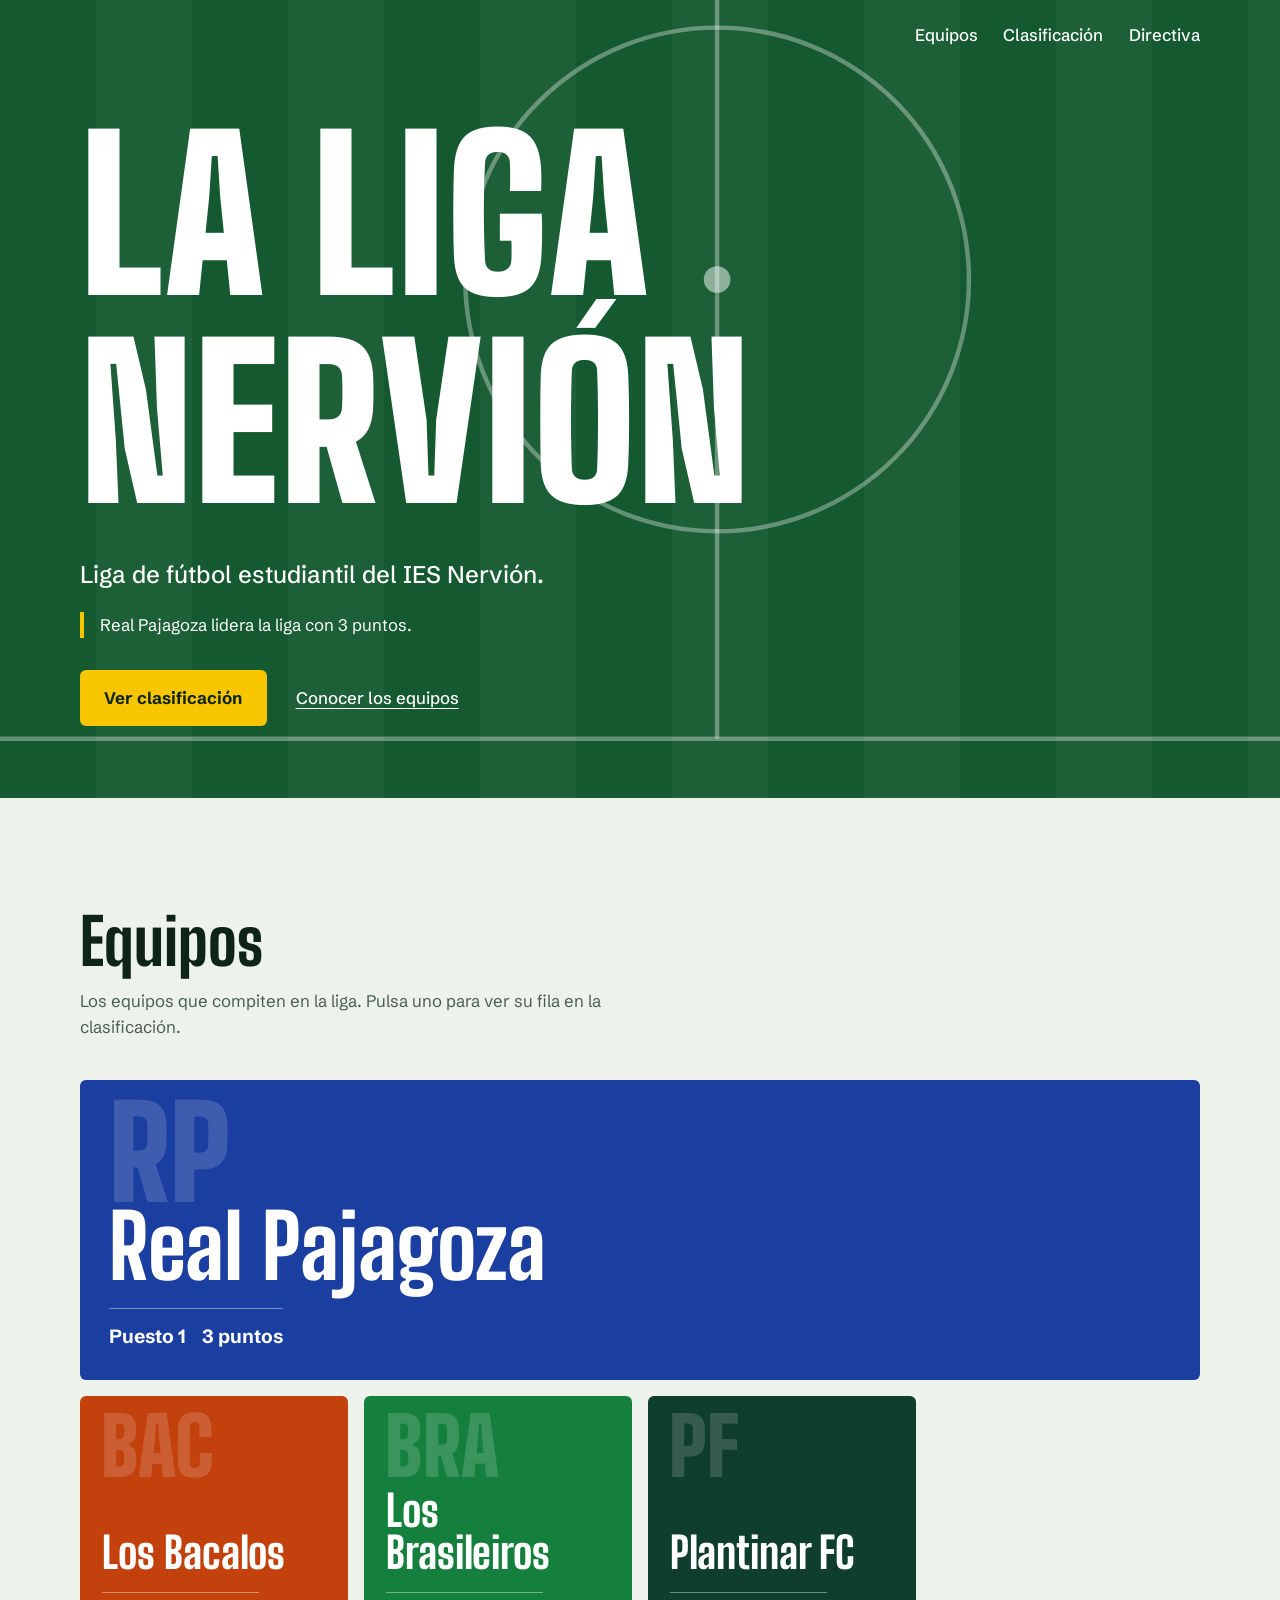
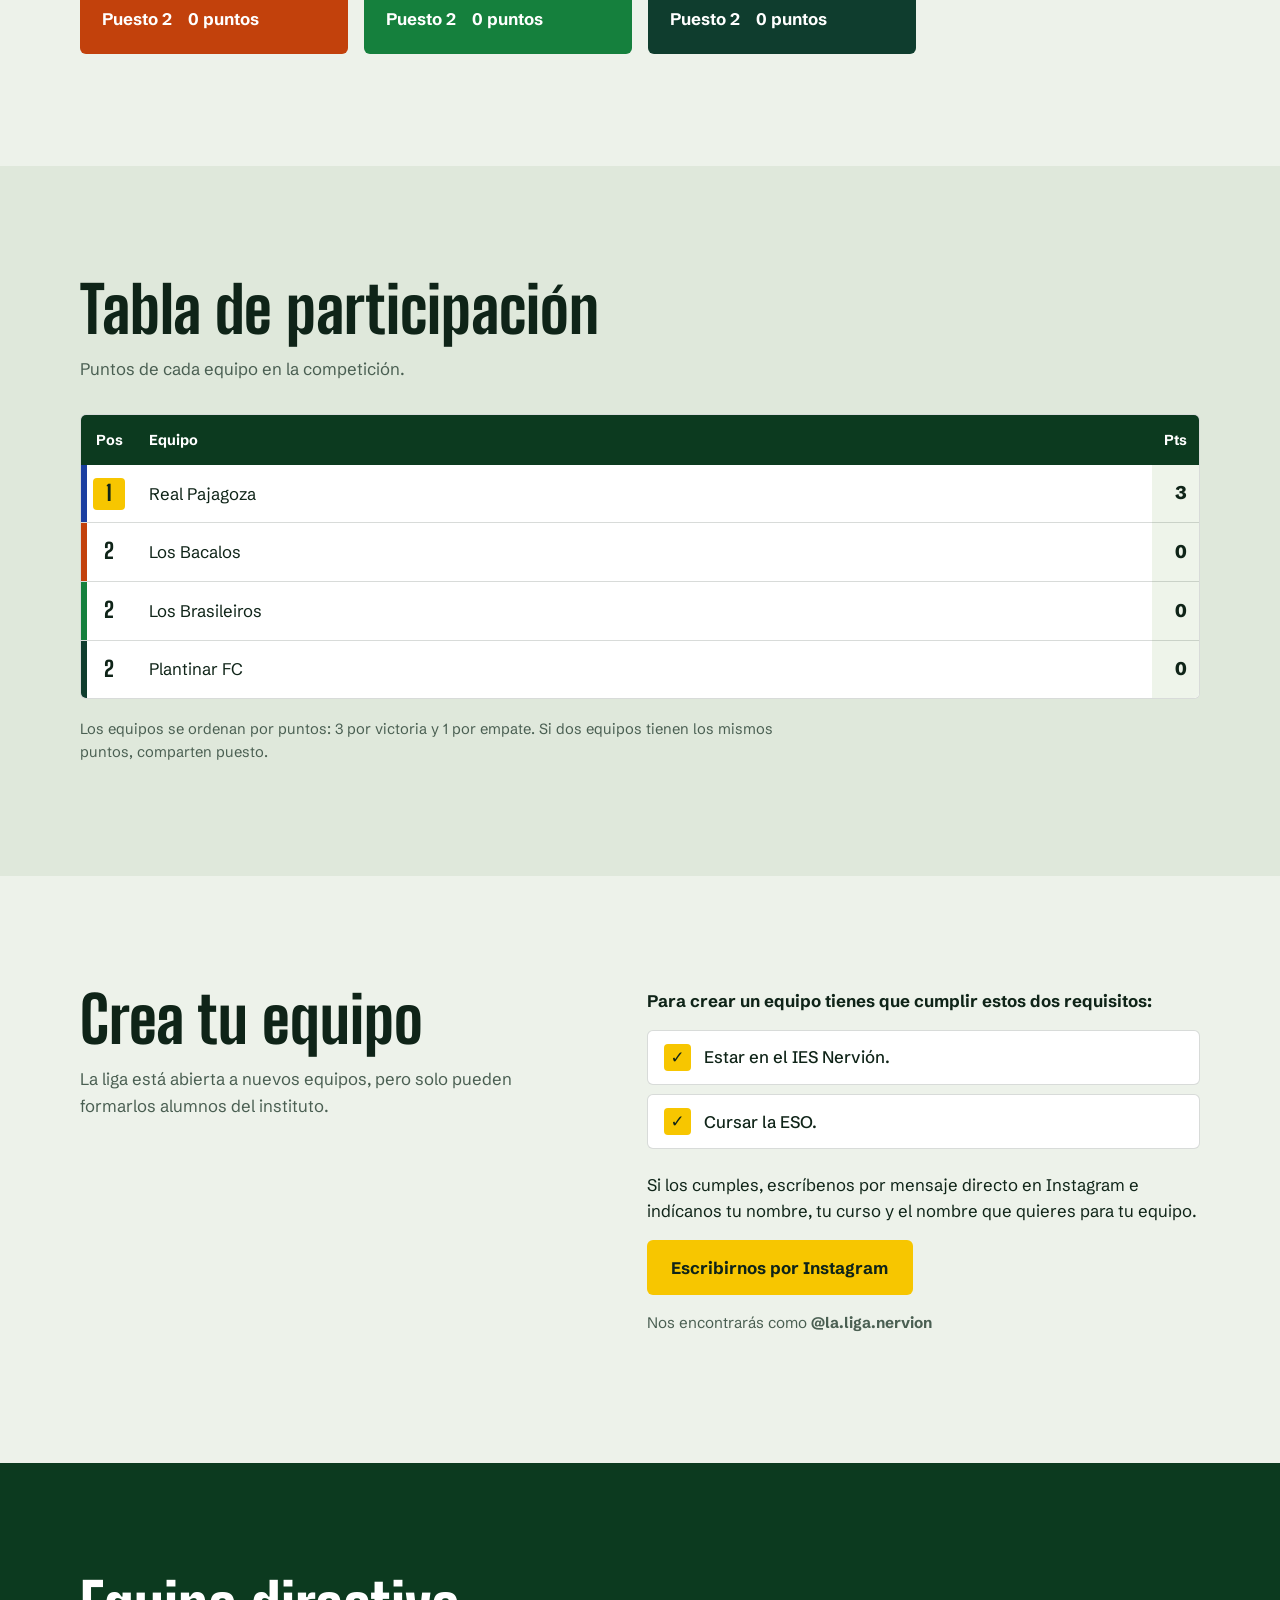
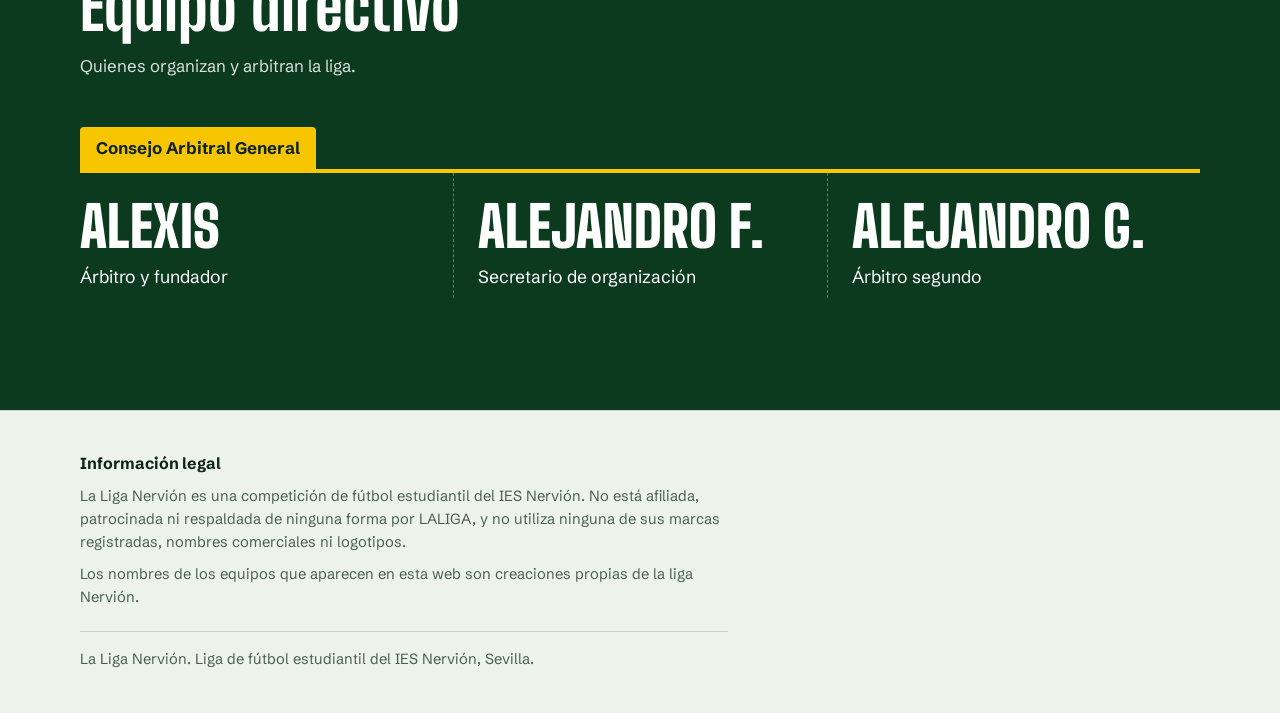
==== index.html @ 3635031f "Add files via upload" ====
<!DOCTYPE html>
<html lang="es">
<head>
  <meta charset="utf-8">
  <meta name="viewport" content="width=device-width, initial-scale=1">
  <title>La Liga Nervión - Liga de fútbol estudiantil del IES Nervión</title>
  <meta name="description" content="La Liga Nervión: liga de fútbol estudiantil del IES Nervión. Equipos, clasificación y equipo directivo.">

  <link rel="preconnect" href="https://fonts.googleapis.com">
  <link rel="preconnect" href="https://fonts.gstatic.com" crossorigin>
  <link href="https://fonts.googleapis.com/css2?family=Big+Shoulders+Display:wght@700;800;900&family=Schibsted+Grotesk:wght@400;500;700&display=swap" rel="stylesheet">
  <link rel="icon" type="image/png" href="favicon.png">
  <link rel="apple-touch-icon" href="favicon.png">
  <link rel="stylesheet" href="styles.css">
</head>
<body>
  <a class="skip-link" href="#equipos">Saltar al contenido</a>

  <header class="hero" id="inicio">
    <svg class="pitch" viewBox="0 0 1200 700" preserveAspectRatio="xMaxYMid slice" aria-hidden="true" focusable="false">
      <line x1="0" y1="660" x2="1200" y2="660" pathLength="1"/>
      <line x1="820" y1="-200" x2="820" y2="660" pathLength="1"/>
      <circle cx="820" cy="350" r="170" pathLength="1"/>
      <circle class="spot" cx="820" cy="350" r="9"/>
    </svg>
    <svg class="pitch pitch--mobile" viewBox="0 0 600 700" preserveAspectRatio="xMidYMid slice" aria-hidden="true" focusable="false">
      <line x1="0" y1="660" x2="600" y2="660" pathLength="1"/>
      <line x1="300" y1="-200" x2="300" y2="660" pathLength="1"/>
      <circle cx="300" cy="350" r="170" pathLength="1"/>
      <circle class="spot" cx="300" cy="350" r="9"/>
    </svg>

    <div class="wrap hero-inner">
      <nav class="nav" aria-label="Principal">
        <ul class="nav-links">
          <li><a href="#equipos">Equipos</a></li>
          <li><a href="#clasificacion">Clasificación</a></li>
          <li><a href="#directiva">Directiva</a></li>
        </ul>
      </nav>

      <div class="hero-body">
        <h1>La Liga<br>Nervión</h1>
        <p class="hero-sub">Liga de fútbol estudiantil del IES Nervión.</p>
        <p class="hero-status" id="hero-status">Cargando la clasificación…</p>
        <div class="hero-actions">
          <a class="btn btn-yellow" href="#clasificacion">Ver clasificación</a>
          <a class="link-light" href="#equipos">Conocer los equipos</a>
        </div>
      </div>
    </div>
  </header>

  <main>
    <section class="section" id="equipos" aria-labelledby="h-equipos">
      <div class="wrap">
        <h2 id="h-equipos">Equipos</h2>
        <p class="section-intro">Los equipos que compiten en la liga. Pulsa uno para ver su fila en la clasificación.</p>
        <ul class="team-grid" id="team-grid">
        </ul>
      </div>
    </section>

    <section class="section section-table" id="clasificacion" aria-labelledby="h-clasificacion">
      <div class="wrap">
        <h2 id="h-clasificacion">Tabla de participación</h2>
        <p class="section-intro">Puntos de cada equipo en la competición.</p>

        <div class="table-panel">
          <div class="table-scroll">
            <table id="standings">
              <caption class="visually-hidden">Clasificación de La Liga Nervión</caption>
              <thead>
                <tr>
                  <th scope="col" class="col-pos"><abbr title="Posición">Pos</abbr></th>
                  <th scope="col" class="col-team">Equipo</th>
                  <th scope="col" class="num col-pts"><abbr title="Puntos">Pts</abbr></th>
                </tr>
              </thead>
              <tbody id="standings-body">
                <tr><td colspan="3" class="loading">Cargando clasificación…</td></tr>
              </tbody>
            </table>
          </div>
        </div>

        <p class="legend">
          Los equipos se ordenan por puntos: 3 por victoria y 1 por empate. Si dos equipos tienen los mismos puntos, comparten puesto.
        </p>
      </div>
    </section>

        <section class="section section-join" id="crear-equipo" aria-labelledby="h-crear">
      <div class="wrap join">
        <div class="join-intro">
          <h2 id="h-crear">Crea tu equipo</h2>
          <p class="section-intro">
            La liga está abierta a nuevos equipos, pero solo pueden formarlos alumnos del instituto.
          </p>
        </div>

        <div class="join-body">
          <p class="join-lead">Para crear un equipo tienes que cumplir estos dos requisitos:</p>
          <ul class="requirements">
            <li>Estar en el IES Nervión.</li>
            <li>Cursar la ESO.</li>
          </ul>
          <p>
            Si los cumples, escríbenos por mensaje directo en Instagram e indícanos tu nombre,
            tu curso y el nombre que quieres para tu equipo.
          </p>
          <p class="join-action">
            <a class="btn btn-yellow" href="https://www.instagram.com/la.liga.nervion/" target="_blank" rel="noopener noreferrer">Escribirnos por Instagram<span class="visually-hidden"> (se abre en una pestaña nueva)</span></a>
          </p>
          <p class="join-handle">Nos encontrarás como <strong>@la.liga.nervion</strong></p>
        </div>
      </div>
    </section>

    <section class="section section-dark" id="directiva" aria-labelledby="h-directiva">
      <div class="wrap">
        <h2 id="h-directiva">Equipo directivo</h2>
        <p class="section-intro">Quienes organizan y arbitran la liga.</p>

        <div class="council">
          <p class="council-tab">Consejo Arbitral General</p>
          <ul class="council-list">
            <li>
              <h3>Alexis</h3>
              <p>Árbitro y fundador</p>
            </li>
            <li>
              <h3>Alejandro F.</h3>
              <p>Secretario de organización</p>
            </li>
            <li>
              <h3>Alejandro G.</h3>
              <p>Árbitro segundo</p>
            </li>
          </ul>
        </div>
      </div>
    </section>
  </main>

  <footer class="site-footer" id="legal" aria-labelledby="h-legal">
    <div class="wrap">
      <h2 id="h-legal">Información legal</h2>
      <p>
        La Liga Nervión es una competición de fútbol estudiantil del IES Nervión. No está afiliada,
        patrocinada ni respaldada de ninguna forma por LALIGA, y no utiliza ninguna de sus marcas
        registradas, nombres comerciales ni logotipos.
      </p>
      <p>
        Los nombres de los equipos que aparecen en esta web son creaciones propias de la liga Nervión.
      </p>
      <p class="footer-line">La Liga Nervión. Liga de fútbol estudiantil del IES Nervión, Sevilla.</p>
    </div>
  </footer>

  <script src="script.js"></script>
</body>
</html>
---- styles.css ----
/* =========================================================
   La Liga Nervión
   Idea: un campo de fútbol pintado. Césped segado en franjas,
   líneas de cal blancas y el amarillo de la tarjeta del árbitro.
   ========================================================= */

:root {
  --grass: #14592f;
  --grass-deep: #0c3a1f;
  --paper: #edf2ea;
  --panel: #ffffff;
  --ink: #0f2418;
  --muted: #4a5f52;
  --yellow: #f7c600;
  --line: rgba(15, 36, 24, 0.16);
  --focus: var(--ink);

  --font-display: "Big Shoulders Display", "Arial Narrow", Impact, sans-serif;
  --font-body: "Schibsted Grotesk", system-ui, -apple-system, "Segoe UI", sans-serif;

  --radius: 6px;
}

*,
*::before,
*::after {
  box-sizing: border-box;
}

html {
  scroll-behavior: smooth;
  scroll-padding-top: 1rem;
}

body {
  margin: 0;
  font-family: var(--font-body);
  font-size: 1.05rem;
  line-height: 1.55;
  color: var(--ink);
  background: var(--paper);
}

img,
svg {
  max-width: 100%;
}

a {
  color: inherit;
}

:focus-visible {
  outline: 3px solid var(--focus);
  outline-offset: 3px;
}

.visually-hidden {
  position: absolute;
  width: 1px;
  height: 1px;
  margin: -1px;
  padding: 0;
  overflow: hidden;
  clip: rect(0 0 0 0);
  white-space: nowrap;
  border: 0;
}

.skip-link {
  position: absolute;
  left: 1rem;
  top: -4rem;
  z-index: 10;
  padding: 0.6rem 1rem;
  background: var(--yellow);
  color: var(--ink);
  font-weight: 700;
  border-radius: var(--radius);
}
.skip-link:focus {
  top: 1rem;
}

.wrap {
  width: min(1120px, 100% - 2.5rem);
  margin-inline: auto;
}

/* ---------- Botones ---------- */

.btn {
  display: inline-flex;
  align-items: center;
  justify-content: center;
  padding: 0.8rem 1.4rem;
  font: inherit;
  font-weight: 700;
  text-decoration: none;
  border: 2px solid transparent;
  border-radius: var(--radius);
  cursor: pointer;
  transition: background-color 0.15s, color 0.15s;
}

.btn-yellow {
  background: var(--yellow);
  color: var(--ink);
}
.btn-yellow:hover {
  background: #ffdc3d;
}

.btn-outline {
  background: transparent;
  color: var(--ink);
  border-color: var(--ink);
}
.btn-outline:hover {
  background: var(--ink);
  color: #fff;
}

/* =========================================================
   PORTADA
   ========================================================= */

.hero {
  --focus: var(--yellow);
  position: relative;
  display: flex;
  flex-direction: column;
  min-height: min(88svh, 800px);
  overflow: hidden;
  color: #fff;
  background-color: var(--grass);
  /* franjas de césped recién segado */
  background-image: repeating-linear-gradient(
    90deg,
    transparent 0 96px,
    rgba(255, 255, 255, 0.04) 96px 192px
  );
}

/* Más alto que la portada (30 % por arriba) para que el parallax no deje huecos.
   --parallax lo actualiza script.js al hacer scroll. */
.pitch {
  position: absolute;
  top: -30%;
  left: 0;
  width: 100%;
  height: 130%;
  transform: translate3d(0, var(--parallax, 0px), 0);
  will-change: transform;
}

/* En móvil no hay parallax: se usa un campo propio, centrado, sin el margen extra */
.pitch--mobile {
  display: none;
  top: 0;
  height: 100%;
  transform: none;
  will-change: auto;
}

@media (max-width: 767px) {
  .pitch:not(.pitch--mobile) {
    display: none;
  }
  .pitch--mobile {
    display: block;
  }
}

.pitch * {
  fill: none;
  stroke: rgba(255, 255, 255, 0.34);
  stroke-width: 3;
  stroke-dasharray: 1;
  stroke-dashoffset: 1;
  animation: draw-line 1.8s ease-out 0.2s forwards;
}

.pitch .spot {
  fill: rgba(255, 255, 255, 0.5);
  stroke: none;
  stroke-dasharray: none;
  stroke-dashoffset: 0;
  animation: none;
}

@keyframes draw-line {
  to {
    stroke-dashoffset: 0;
  }
}

.hero-inner {
  position: relative;
  z-index: 1;
  flex: 1;
  display: flex;
  flex-direction: column;
}

.nav {
  display: flex;
  flex-wrap: wrap;
  align-items: center;
  justify-content: flex-end;
  gap: 0.75rem 2rem;
  padding: 1.4rem 0;
}

.nav-links {
  display: flex;
  gap: 1.6rem;
  margin: 0 0 0 auto;
  padding: 0;
  list-style: none;
  font-weight: 500;
}
.nav-links a {
  text-decoration: none;
  padding-block: 0.2rem;
  border-bottom: 2px solid transparent;
}
.nav-links a:hover {
  border-bottom-color: var(--yellow);
}

.hero-body {
  margin-block: auto;
  padding: 2.5rem 0 4.5rem;
}

.hero h1 {
  margin: 0;
  font-family: var(--font-display);
  font-weight: 900;
  font-size: clamp(5rem, 20vw, 13rem);
  line-height: 1;
  letter-spacing: 0.005em;
  text-transform: uppercase;
}

.hero-sub {
  margin: 1.8rem 0 0;
  font-size: clamp(1.15rem, 2.4vw, 1.5rem);
  font-weight: 500;
}

.hero-status {
  max-width: 46ch;
  margin: 1.2rem 0 0;
  padding-left: 1rem;
  border-left: 4px solid var(--yellow);
}

.hero-actions {
  display: flex;
  flex-wrap: wrap;
  align-items: center;
  gap: 1rem 1.8rem;
  margin-top: 2rem;
}

.link-light {
  font-weight: 500;
  text-underline-offset: 4px;
}
.link-light:hover {
  text-decoration-color: var(--yellow);
}

/* =========================================================
   SECCIONES
   ========================================================= */

.section {
  padding-block: clamp(4rem, 9vw, 7rem);
}

.section h2 {
  margin: 0;
  font-family: var(--font-display);
  font-weight: 800;
  font-size: clamp(2.6rem, 6vw, 4rem);
  line-height: 1;
}

.section-intro {
  max-width: 60ch;
  margin: 0.9rem 0 0;
  color: var(--muted);
}

/* ---------- Equipos ---------- */

.team-grid {
  display: grid;
  grid-template-columns: repeat(auto-fit, minmax(230px, 1fr));
  gap: 1rem;
  margin: 2.5rem 0 0;
  padding: 0;
  list-style: none;
}

.team-grid > li {
  display: flex;
}

.team-tile {
  position: relative;
  display: flex;
  flex-direction: column;
  flex: 1;
  width: 100%;
  min-height: 240px;
  padding: 1.4rem;
  overflow: hidden;
  appearance: none;
  border: 0;
  border-radius: var(--radius);
  background: var(--tile);
  color: #fff;
  font: inherit;
  text-align: left;
  cursor: pointer;
}

/* Iniciales gigantes, como el dorsal de una camiseta */
.team-tile::after {
  content: attr(data-siglas);
  position: absolute;
  top: 1.1rem;
  left: 1.3rem;
  font-family: var(--font-display);
  font-weight: 900;
  font-size: 5rem;
  line-height: 0.8;
  color: rgba(255, 255, 255, 0.16);
  pointer-events: none;
}

.team-tile:hover,
.team-tile[aria-pressed="true"] {
  outline: 3px solid var(--ink);
  outline-offset: 3px;
}

.tile-name {
  position: relative;
  z-index: 1;
  margin-top: auto;
  padding-top: 4.5rem;
  font-family: var(--font-display);
  font-weight: 800;
  font-size: 2.7rem;
  line-height: 0.95;
}

.tile-stats {
  position: relative;
  z-index: 1;
  display: flex;
  justify-content: space-between;
  gap: 1rem;
  margin-top: 1.2rem;
  padding-top: 0.8rem;
  border-top: 1px solid rgba(255, 255, 255, 0.4);
  font-weight: 700;
}

/* El líder (solo si va primero en solitario) ocupa toda la fila y se ve más grande */
.team-grid > li.is-leader {
  grid-column: 1 / -1;
}
.is-leader .team-tile {
  min-height: 300px;
  padding: 1.8rem;
}
.is-leader .team-tile::after {
  font-size: 8rem;
  top: 1.4rem;
  left: 1.8rem;
}
.is-leader .tile-name {
  padding-top: 5rem;
  font-size: clamp(3.2rem, 8vw, 5.5rem);
}
.is-leader .tile-stats {
  font-size: 1.2rem;
}

/* ---------- Tabla ---------- */

.section-table {
  background: #dfe8db;
}

.table-panel {
  margin-top: 2rem;
  overflow: hidden;
  background: var(--panel);
  border: 1px solid var(--line);
  border-radius: var(--radius);
}

.table-scroll {
  overflow-x: auto;
}

table {
  width: 100%;
  border-collapse: separate;
  border-spacing: 0;
  font-variant-numeric: tabular-nums;
}

thead th {
  padding: 0.85rem 0.75rem;
  background: var(--grass-deep);
  color: #fff;
  font-size: 0.9rem;
  font-weight: 700;
  text-align: right;
  white-space: nowrap;
}

abbr {
  text-decoration: none;
  cursor: help;
}

tbody tr {
  background: var(--panel);
}

tbody td {
  padding: 0.8rem 0.75rem;
  border-bottom: 1px solid var(--line);
  background: inherit;
  text-align: right;
}
tbody tr:last-child td {
  border-bottom: 0;
}

/* Columnas fijas al desplazar en móvil */
.col-pos {
  position: sticky;
  left: 0;
  z-index: 2;
  width: 56px;
  min-width: 56px;
  text-align: center;
}
.col-team {
  position: sticky;
  left: 56px;
  z-index: 2;
  width: 100%;
  text-align: left;
}

/* Barra con el color del equipo: identifica la fila */
tbody td.col-pos {
  box-shadow: inset 6px 0 0 var(--team);
}

.rank {
  display: inline-grid;
  place-items: center;
  min-width: 2rem;
  height: 2rem;
  padding-inline: 0.3rem;
  border-radius: 4px;
  font-family: var(--font-display);
  font-weight: 800;
  font-size: 1.35rem;
  line-height: 1;
}
tr.is-leader .rank {
  background: var(--yellow);
}

tbody td.col-pts {
  background: #eef4ea;
  font-size: 1.15rem;
  font-weight: 800;
}

tbody tr.is-focus {
  background: #fff2b3;
}
tbody tr.is-focus td.col-pts {
  background: #ffe680;
}

td.loading {
  padding: 2rem;
  text-align: center;
  color: var(--muted);
}

.legend {
  max-width: 78ch;
  margin: 1.2rem 0 0;
  font-size: 0.92rem;
  color: var(--muted);
}

/* ---------- Crear equipo ---------- */

.join {
  display: grid;
  gap: 2rem 4rem;
}

@media (min-width: 860px) {
  .join {
    grid-template-columns: 1fr 1.1fr;
    align-items: start;
  }
}

.join-body p {
  max-width: 56ch;
  margin: 0 0 1rem;
}

.join-body .join-lead {
  font-weight: 700;
}

.requirements {
  margin: 0 0 1.4rem;
  padding: 0;
  list-style: none;
  display: grid;
  gap: 0.6rem;
}

.requirements li {
  display: flex;
  align-items: center;
  gap: 0.8rem;
  padding: 0.8rem 1rem;
  background: var(--panel);
  border: 1px solid var(--line);
  border-radius: var(--radius);
  font-weight: 500;
}

.requirements li::before {
  content: "\2713";
  flex: none;
  display: grid;
  place-items: center;
  width: 1.7rem;
  height: 1.7rem;
  background: var(--yellow);
  border-radius: 4px;
  font-weight: 800;
  line-height: 1;
}

.join-action {
  margin-top: 1.6rem;
}

.join-body .join-handle {
  font-size: 0.95rem;
  color: var(--muted);
}

/* ---------- Directiva ---------- */

.section-dark {
  --focus: var(--yellow);
  background: var(--grass-deep);
  color: #fff;
}
.section-dark .section-intro {
  color: rgba(255, 255, 255, 0.85);
}

.council {
  margin-top: 3rem;
}

/* La pestaña amarilla recuerda a una tarjeta de árbitro:
   agrupa a las tres personas bajo el mismo consejo. */
.council-tab {
  display: inline-block;
  margin: 0;
  padding: 0.5rem 1rem;
  background: var(--yellow);
  color: var(--ink);
  font-weight: 700;
  border-radius: 4px 4px 0 0;
}

.council-list {
  display: grid;
  grid-template-columns: repeat(auto-fit, minmax(220px, 1fr));
  gap: 0;
  margin: 0;
  padding: 0;
  list-style: none;
  border-top: 4px solid var(--yellow);
}

.council-list li {
  padding: 1.8rem 1.5rem 0.4rem 0;
}

.council-list h3 {
  margin: 0;
  font-family: var(--font-display);
  font-weight: 900;
  font-size: clamp(2.4rem, 4.4vw, 3.6rem);
  line-height: 0.9;
  text-transform: uppercase;
  overflow-wrap: anywhere;
}

.council-list p {
  margin: 0.7rem 0 0;
  font-size: 1.1rem;
}

@media (min-width: 760px) {
  .council-list li + li {
    padding-left: 1.5rem;
    border-left: 1px dashed rgba(255, 255, 255, 0.35);
  }
}

/* ---------- Pie ---------- */

.site-footer {
  padding-block: 2.5rem 2rem;
  background: var(--paper);
  border-top: 1px solid var(--line);
  font-size: 0.92rem;
  color: var(--muted);
}
.site-footer h2 {
  margin: 0 0 0.6rem;
  font-family: var(--font-body);
  font-size: 1rem;
  font-weight: 700;
  color: var(--ink);
}
.site-footer p {
  max-width: 72ch;
  margin: 0 0 0.6rem;
}
.site-footer .footer-line {
  margin-top: 1.4rem;
  padding-top: 1rem;
  border-top: 1px solid var(--line);
}

/* ---------- Movimiento reducido ---------- */

@media (prefers-reduced-motion: reduce) {
  html {
    scroll-behavior: auto;
  }
  .pitch * {
    animation: none;
    stroke-dashoffset: 0;
  }
}

/* ---------- Móvil ---------- */

@media (max-width: 560px) {
  .nav-links {
    gap: 1.1rem;
    font-size: 0.95rem;
  }
  .team-tile {
    min-height: 280px;
  }
}
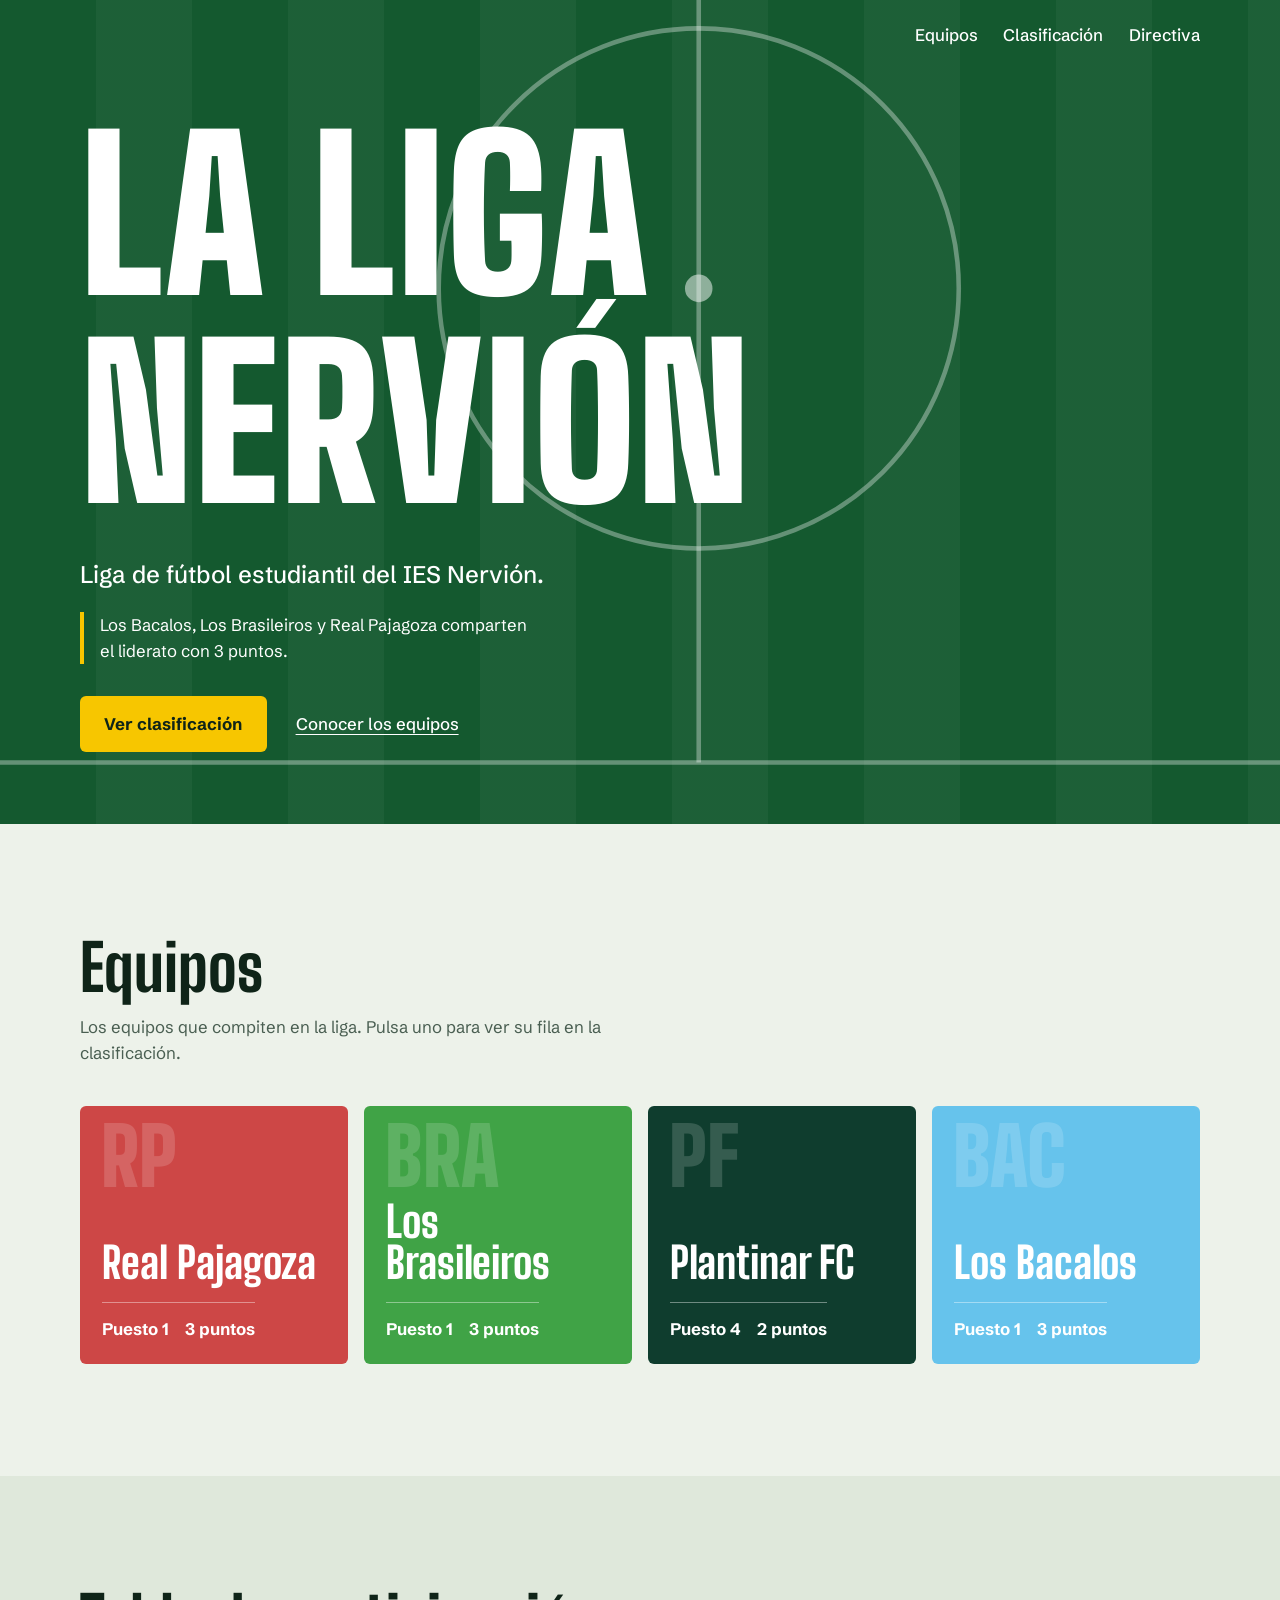
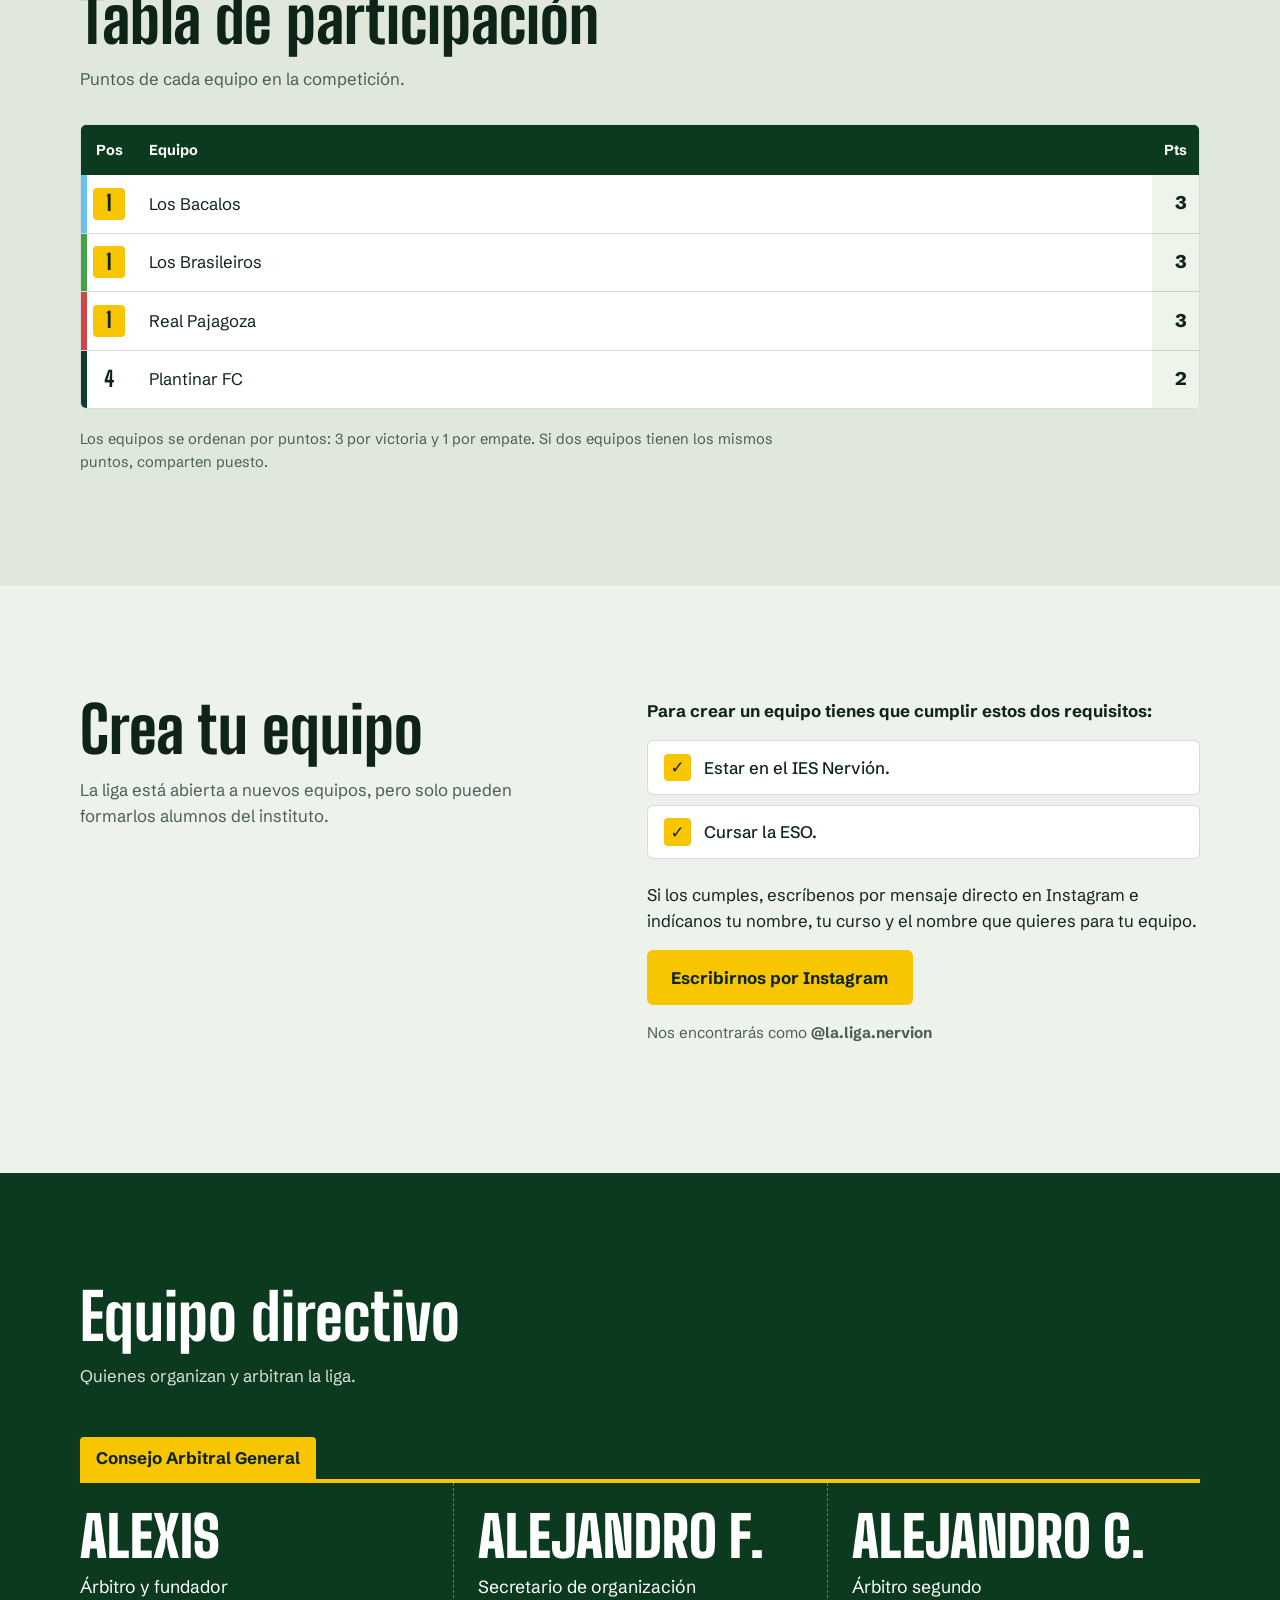
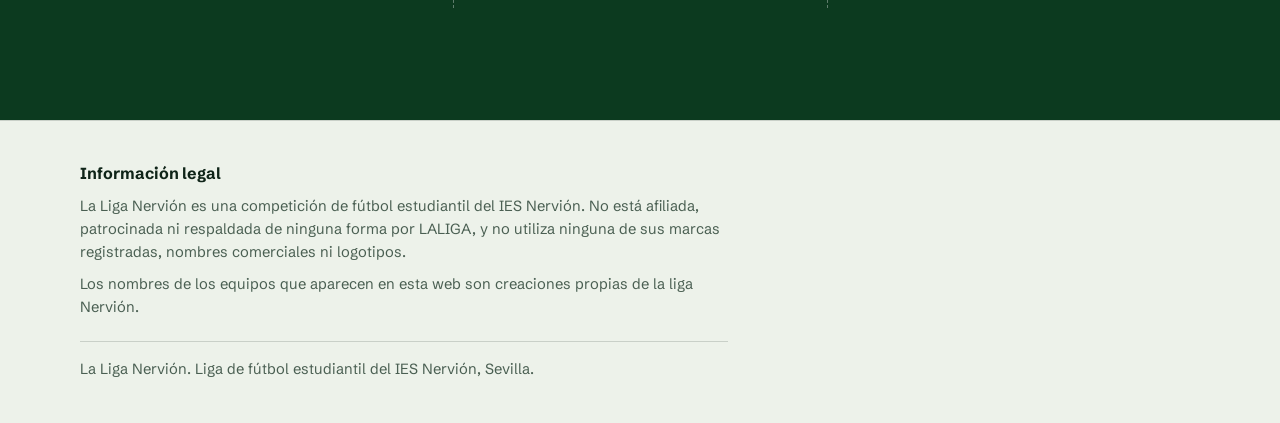
==== commit 78b4f92e: "Update index.html" ====
--- a/index.html
+++ b/index.html
@@ -1,9 +1,11 @@
 <!DOCTYPE html>
 <html lang="es">
 <head>
+  <link rel="canonical" href="https://la-liga-nervion.github.io/">
   <meta charset="utf-8">
   <meta name="viewport" content="width=device-width, initial-scale=1">
   <title>La Liga Nervión - Liga de fútbol estudiantil del IES Nervión</title>
+  <link rel="canonical" href="https://la-liga-nervion.github.io/">
   <meta name="description" content="La Liga Nervión: liga de fútbol estudiantil del IES Nervión. Equipos, clasificación y equipo directivo.">
 
   <link rel="preconnect" href="https://fonts.googleapis.com">
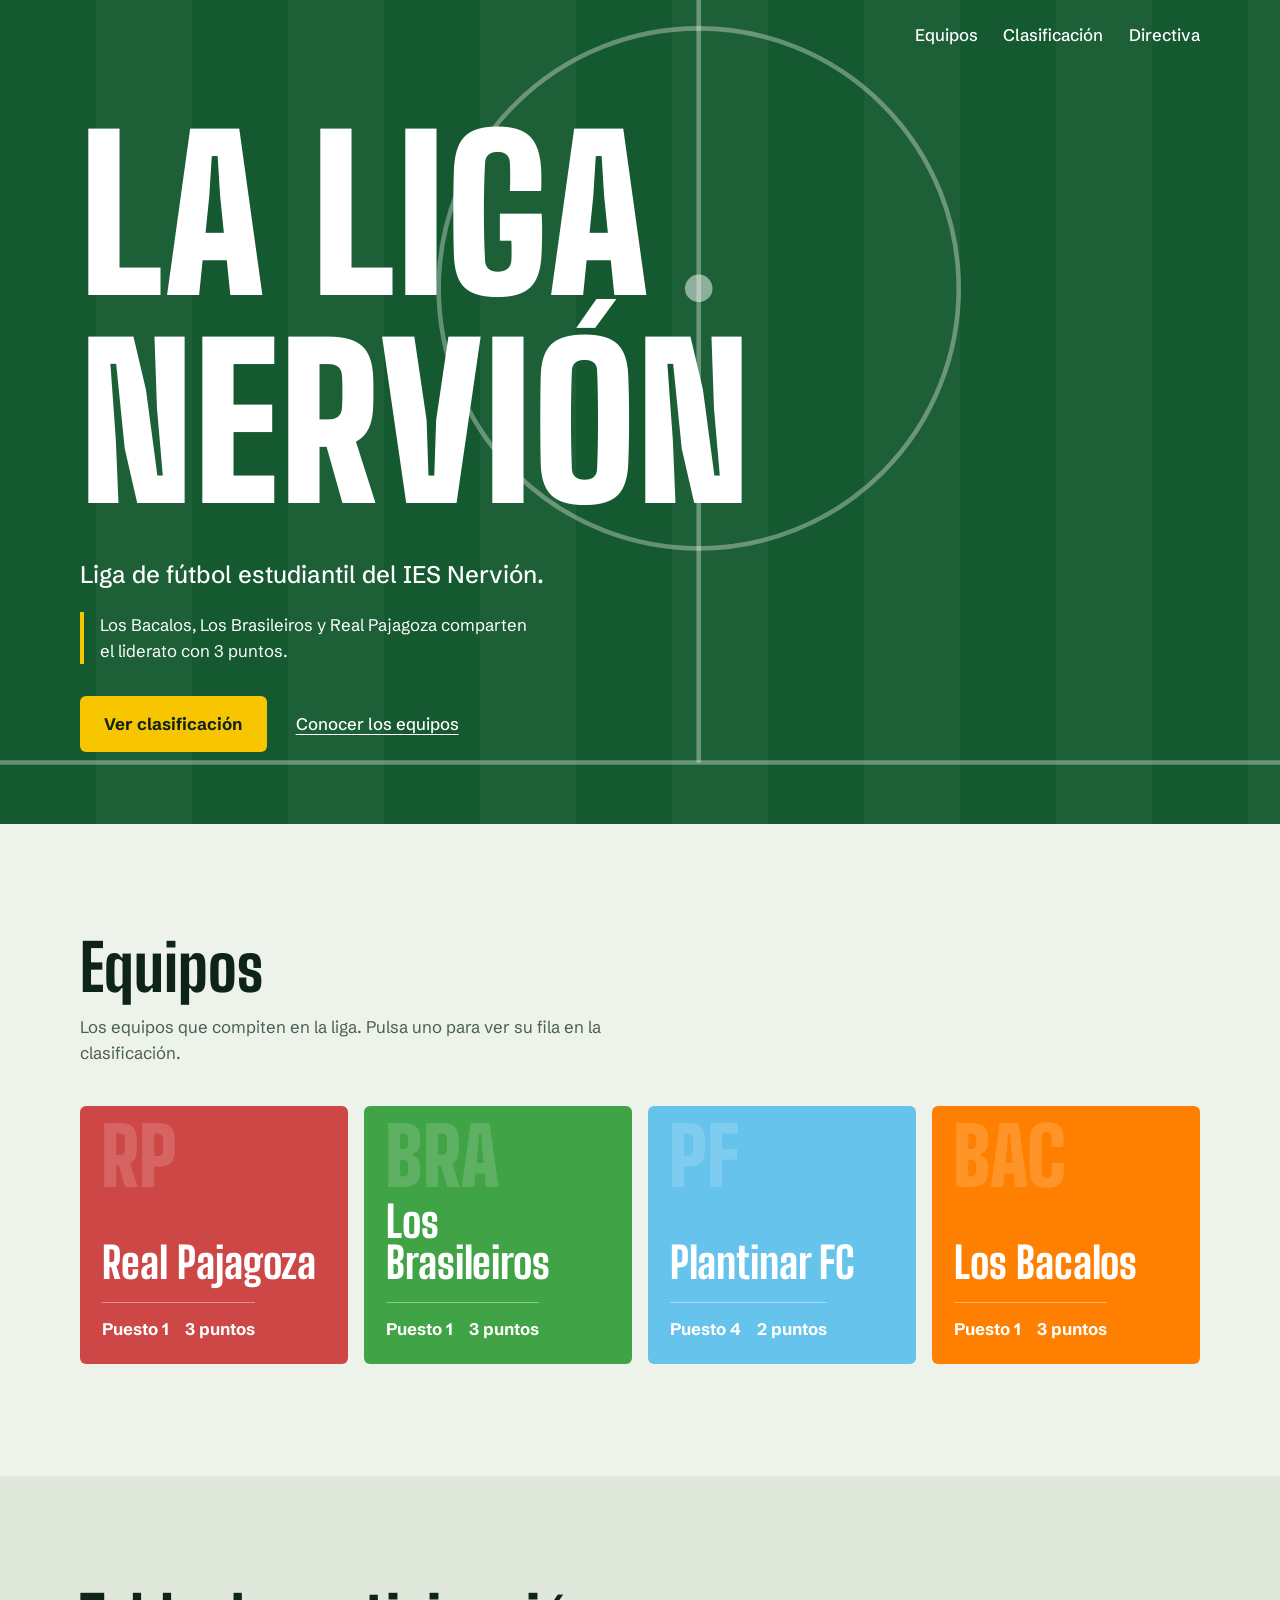
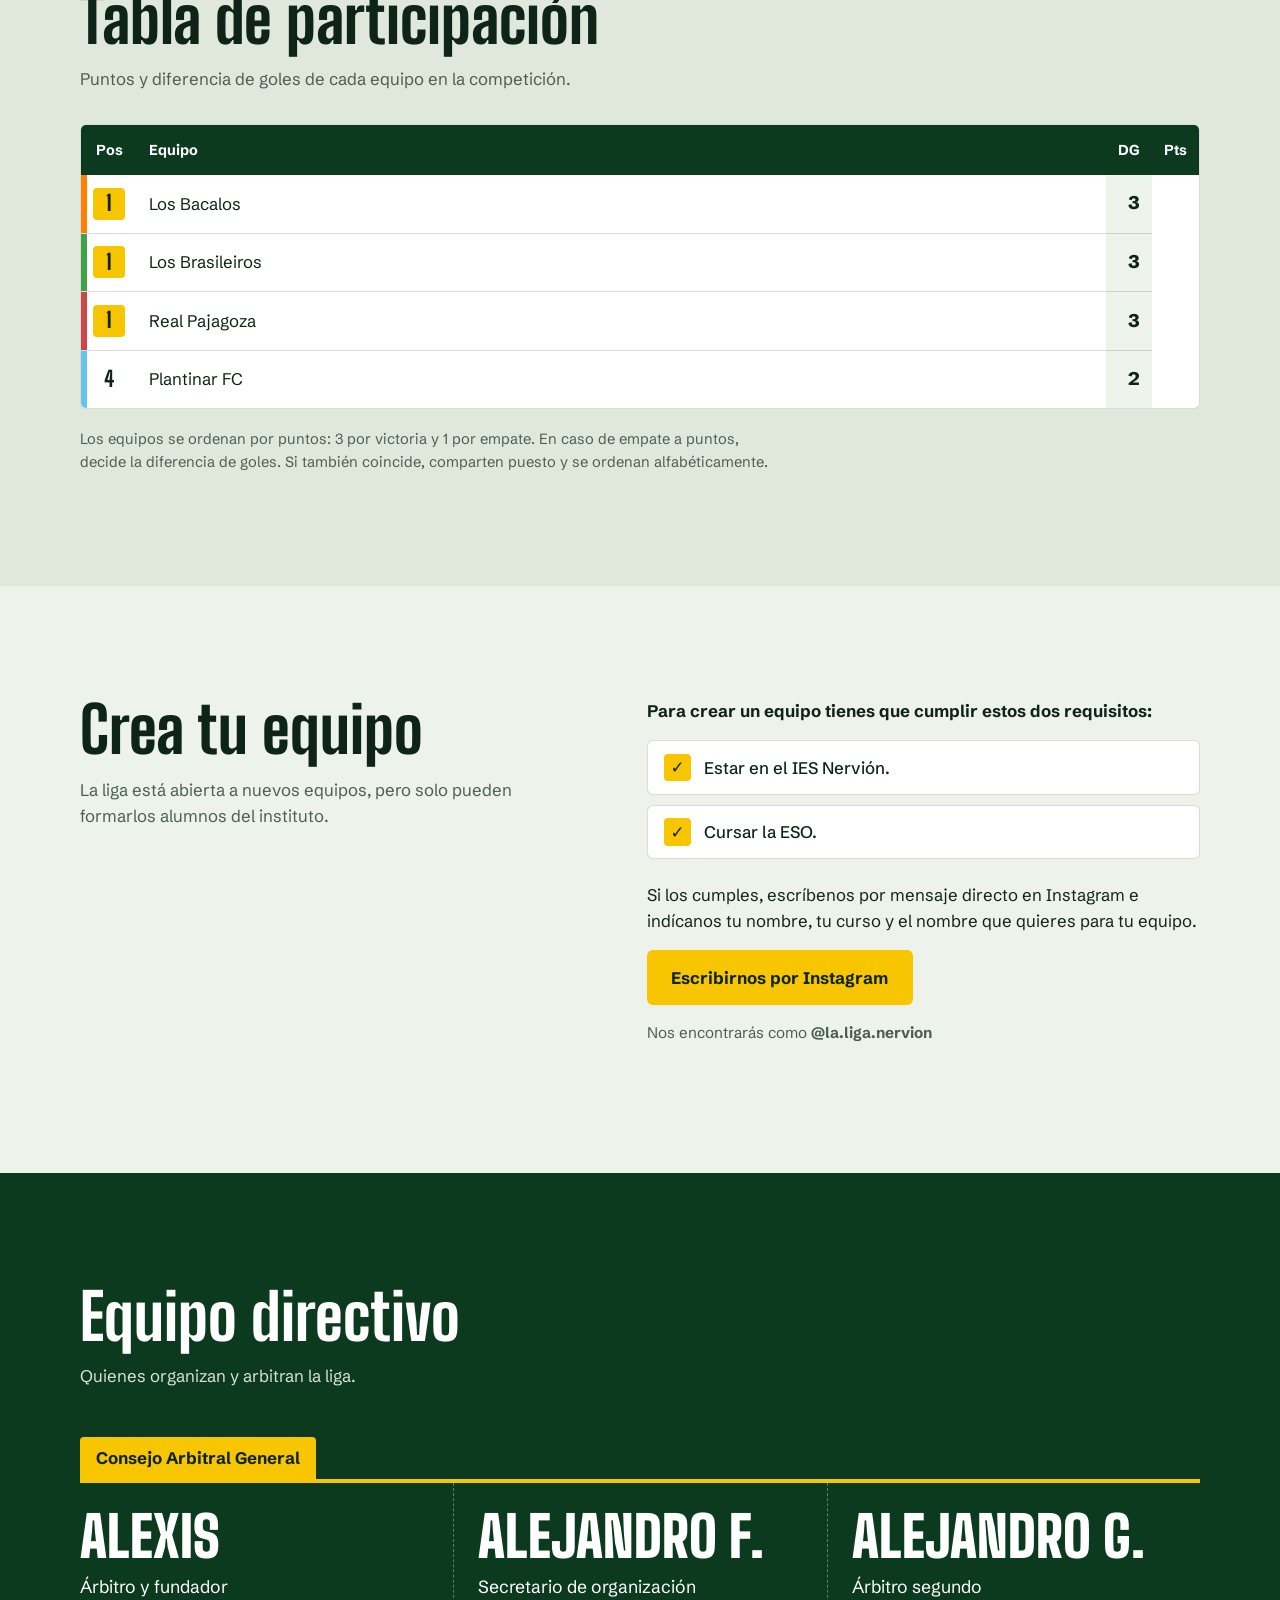
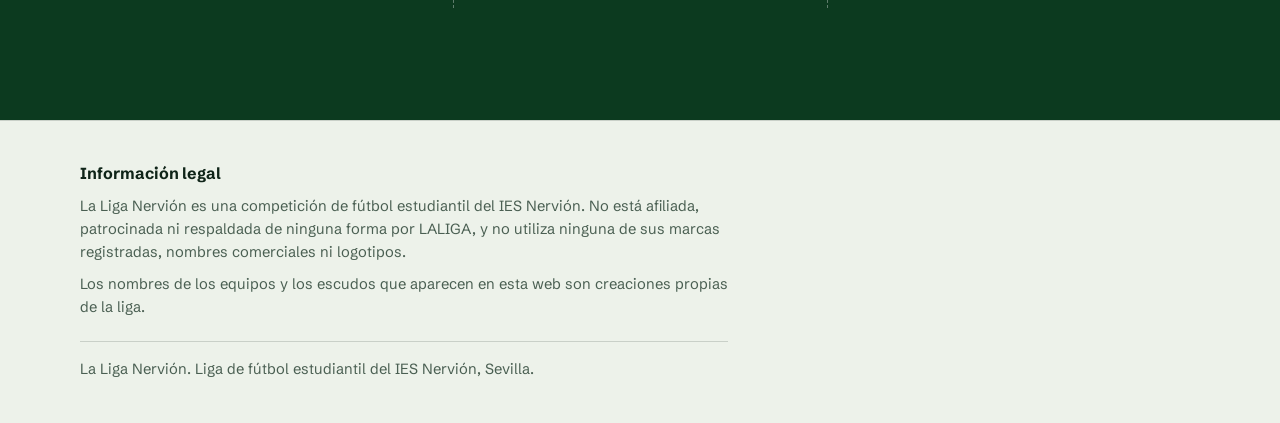
==== commit 2dde8076: "Update index.html" ====
--- a/index.html
+++ b/index.html
@@ -1,11 +1,9 @@
 <!DOCTYPE html>
 <html lang="es">
 <head>
-  <link rel="canonical" href="https://la-liga-nervion.github.io/">
   <meta charset="utf-8">
   <meta name="viewport" content="width=device-width, initial-scale=1">
   <title>La Liga Nervión - Liga de fútbol estudiantil del IES Nervión</title>
-  <link rel="canonical" href="https://la-liga-nervion.github.io/">
   <meta name="description" content="La Liga Nervión: liga de fútbol estudiantil del IES Nervión. Equipos, clasificación y equipo directivo.">
 
   <link rel="preconnect" href="https://fonts.googleapis.com">
@@ -66,7 +64,7 @@
     <section class="section section-table" id="clasificacion" aria-labelledby="h-clasificacion">
       <div class="wrap">
         <h2 id="h-clasificacion">Tabla de participación</h2>
-        <p class="section-intro">Puntos de cada equipo en la competición.</p>
+        <p class="section-intro">Puntos y diferencia de goles de cada equipo en la competición.</p>
 
         <div class="table-panel">
           <div class="table-scroll">
@@ -76,18 +74,20 @@
                 <tr>
                   <th scope="col" class="col-pos"><abbr title="Posición">Pos</abbr></th>
                   <th scope="col" class="col-team">Equipo</th>
+                  <th scope="col" class="num"><abbr title="Diferencia de goles">DG</abbr></th>
                   <th scope="col" class="num col-pts"><abbr title="Puntos">Pts</abbr></th>
                 </tr>
               </thead>
               <tbody id="standings-body">
-                <tr><td colspan="3" class="loading">Cargando clasificación…</td></tr>
+                <tr><td colspan="4" class="loading">Cargando clasificación…</td></tr>
               </tbody>
             </table>
           </div>
         </div>
 
         <p class="legend">
-          Los equipos se ordenan por puntos: 3 por victoria y 1 por empate. Si dos equipos tienen los mismos puntos, comparten puesto.
+          Los equipos se ordenan por puntos: 3 por victoria y 1 por empate. En caso de empate a puntos, decide la
+          diferencia de goles. Si también coincide, comparten puesto y se ordenan alfabéticamente.
         </p>
       </div>
     </section>
@@ -154,7 +154,7 @@
         registradas, nombres comerciales ni logotipos.
       </p>
       <p>
-        Los nombres de los equipos que aparecen en esta web son creaciones propias de la liga Nervión.
+        Los nombres de los equipos y los escudos que aparecen en esta web son creaciones propias de la liga.
       </p>
       <p class="footer-line">La Liga Nervión. Liga de fútbol estudiantil del IES Nervión, Sevilla.</p>
     </div>
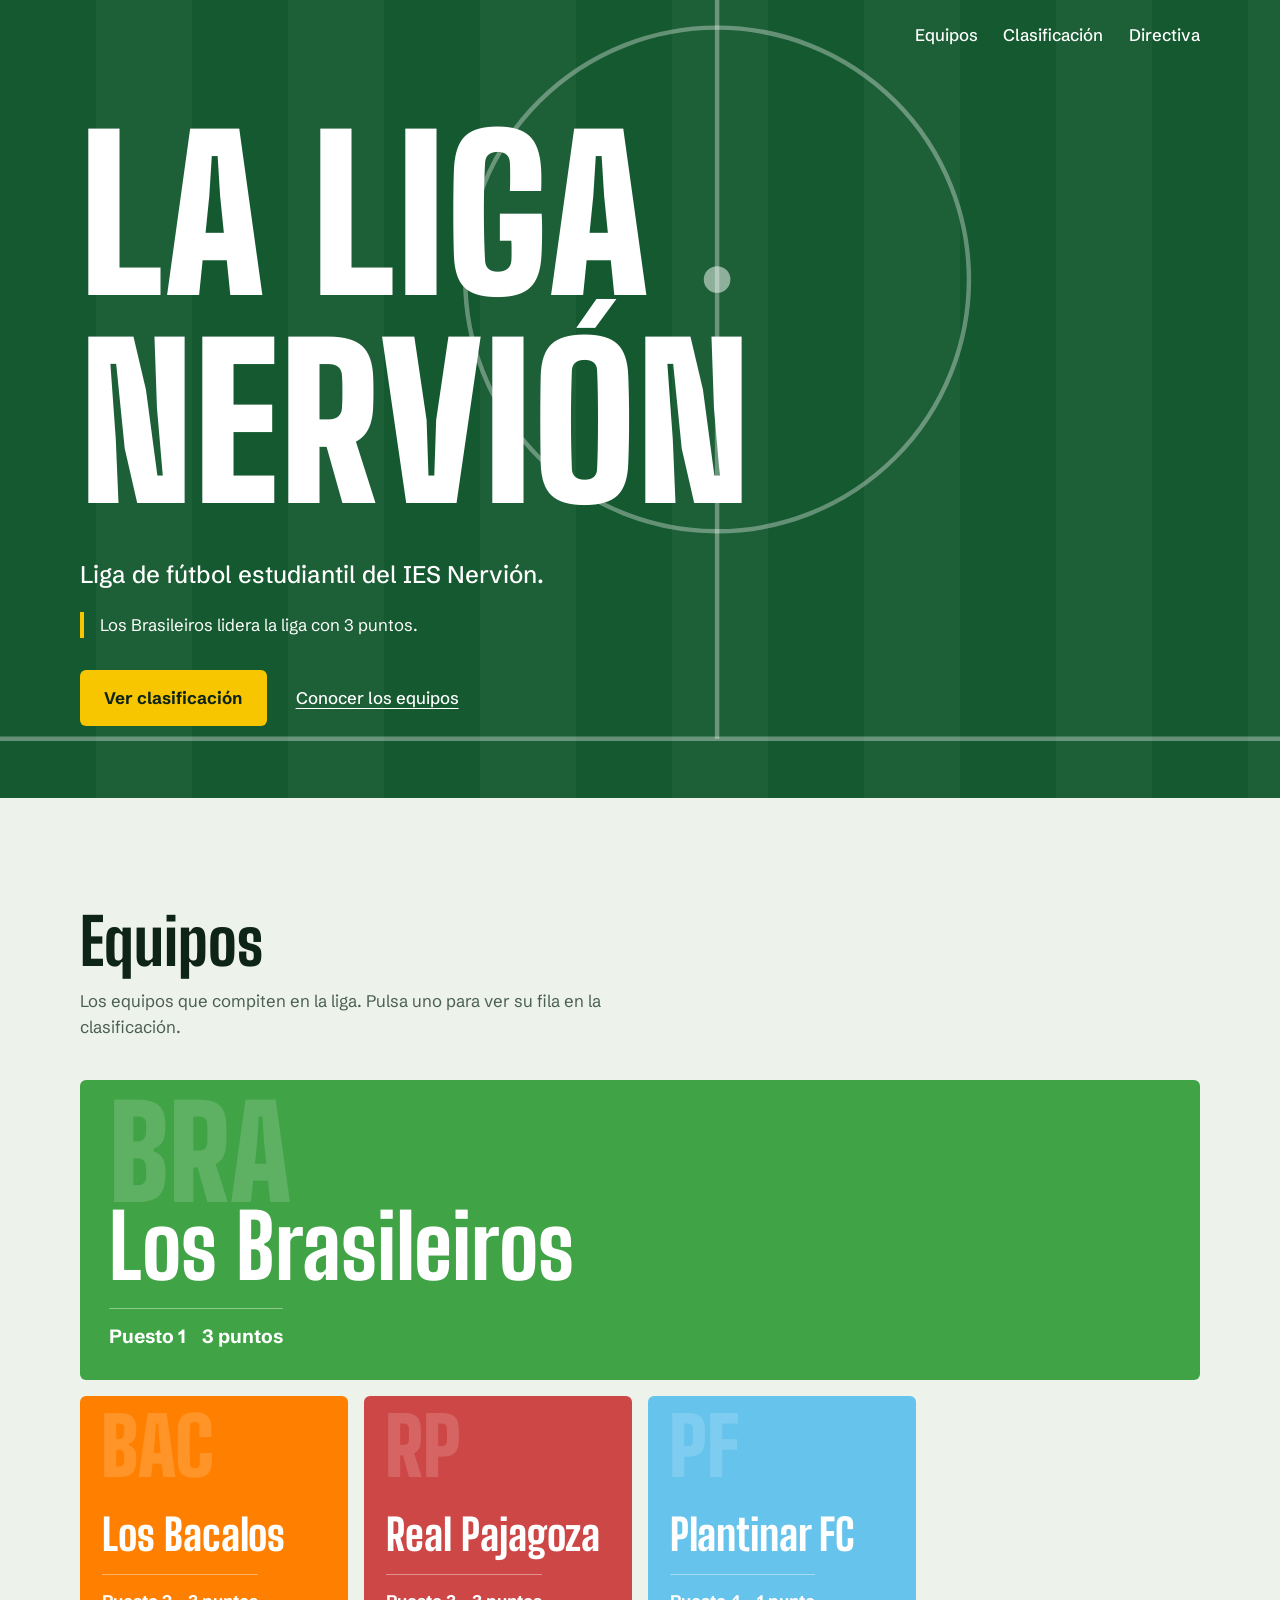
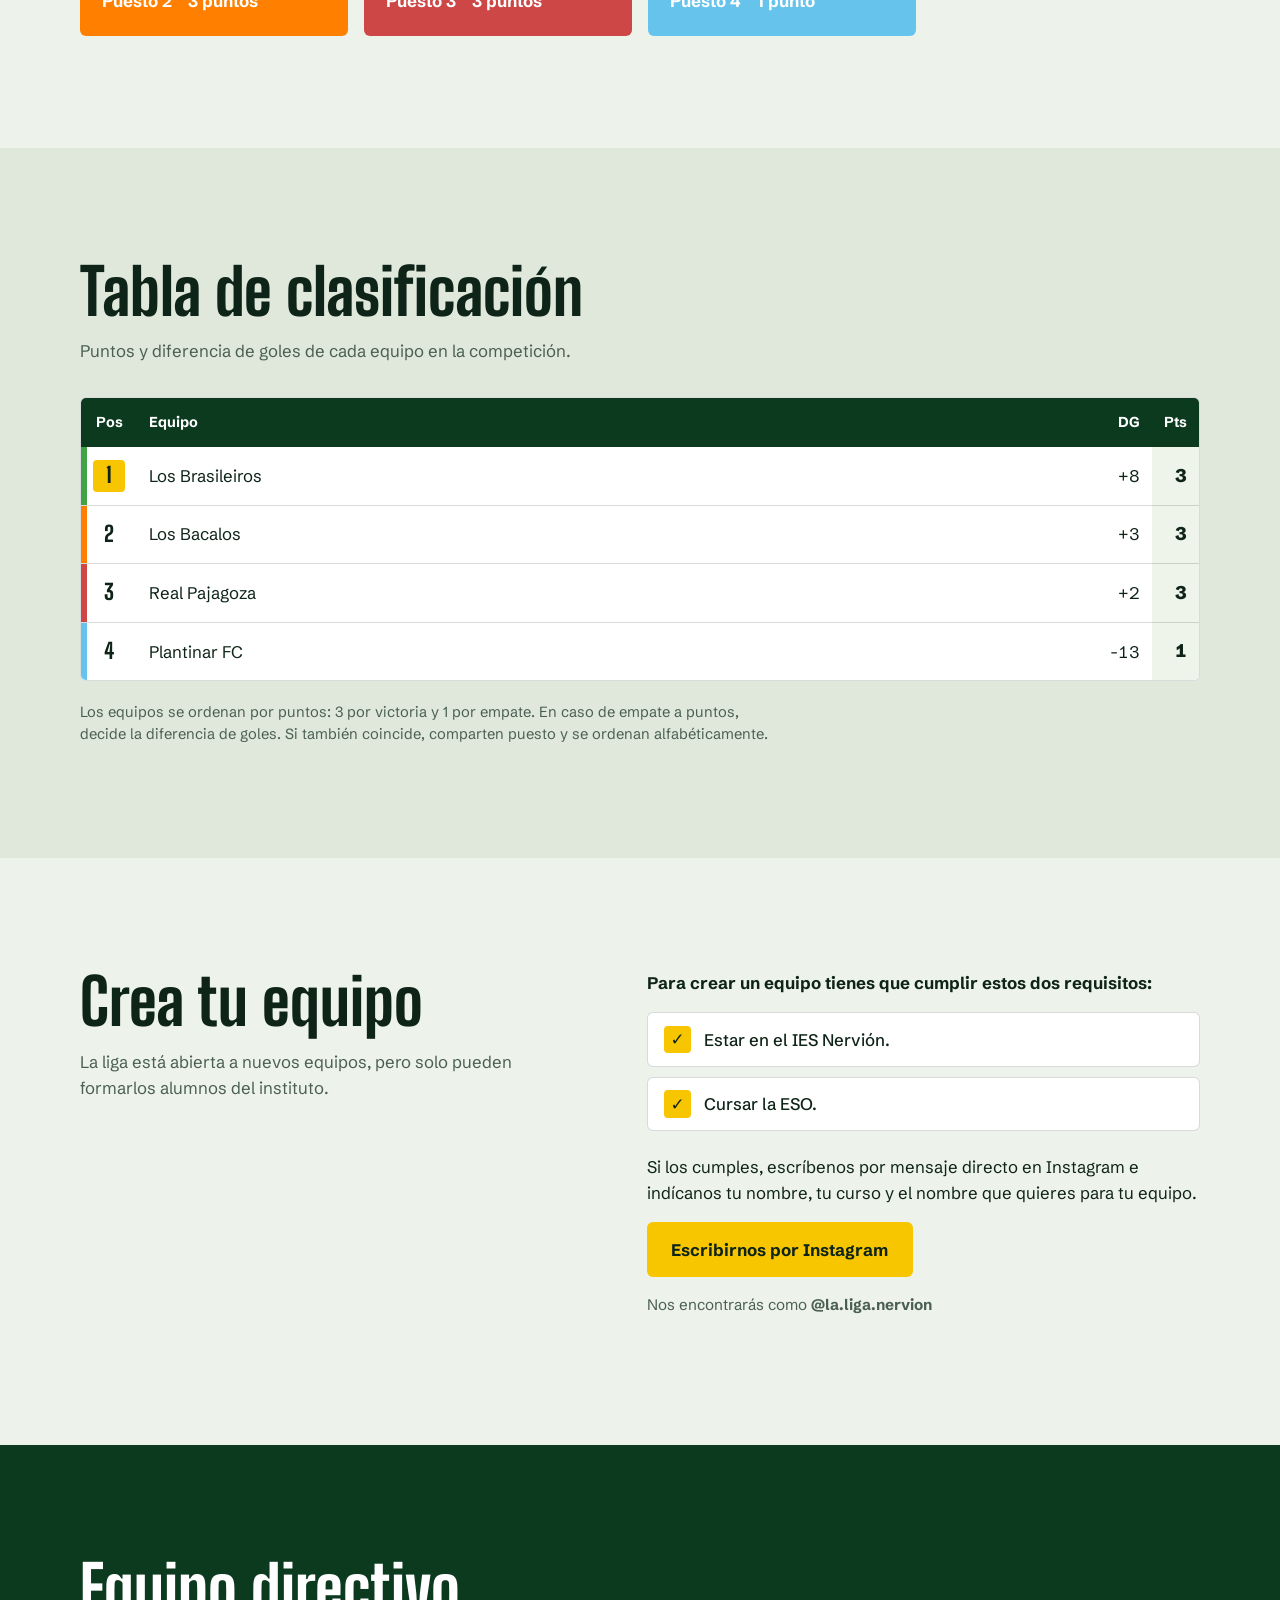
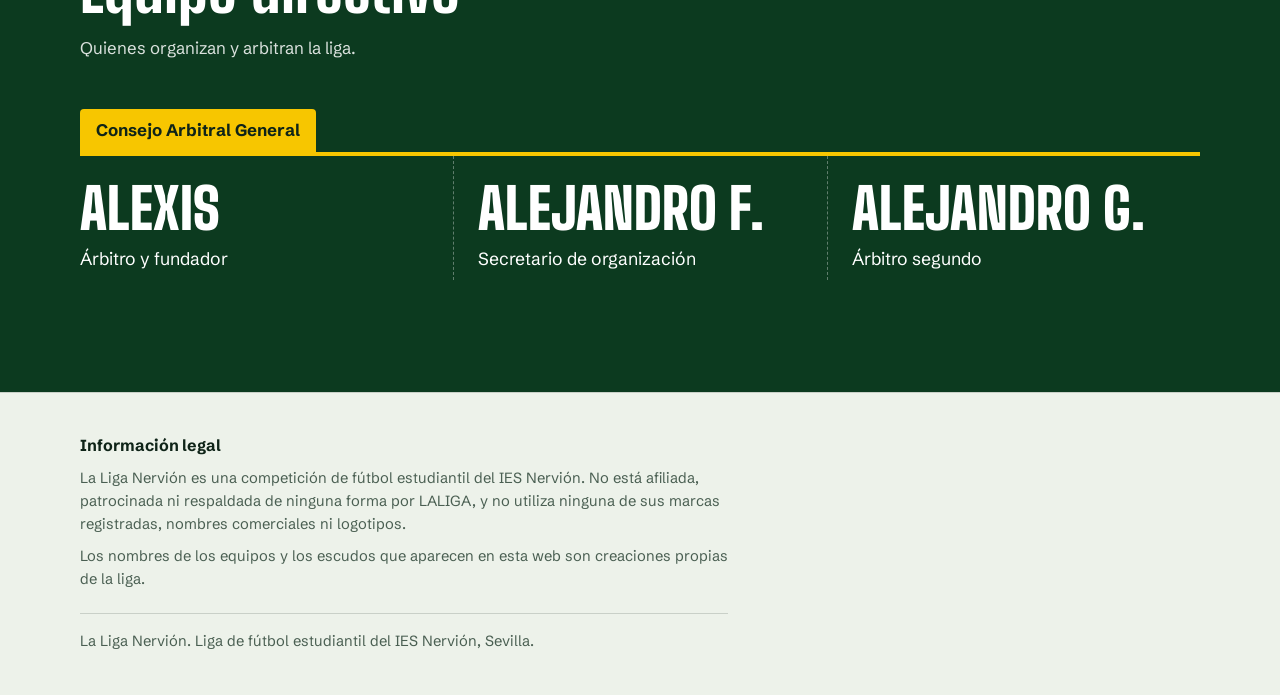
==== commit 490c5175: "Update index.html" ====
--- a/index.html
+++ b/index.html
@@ -4,6 +4,7 @@
   <meta charset="utf-8">
   <meta name="viewport" content="width=device-width, initial-scale=1">
   <title>La Liga Nervión - Liga de fútbol estudiantil del IES Nervión</title>
+  <link rel="canonical" href="https://la-liga-nervion.github.io/">
   <meta name="description" content="La Liga Nervión: liga de fútbol estudiantil del IES Nervión. Equipos, clasificación y equipo directivo.">
 
   <link rel="preconnect" href="https://fonts.googleapis.com">
@@ -63,7 +64,7 @@
 
     <section class="section section-table" id="clasificacion" aria-labelledby="h-clasificacion">
       <div class="wrap">
-        <h2 id="h-clasificacion">Tabla de participación</h2>
+        <h2 id="h-clasificacion">Tabla de clasificación</h2>
         <p class="section-intro">Puntos y diferencia de goles de cada equipo en la competición.</p>
 
         <div class="table-panel">
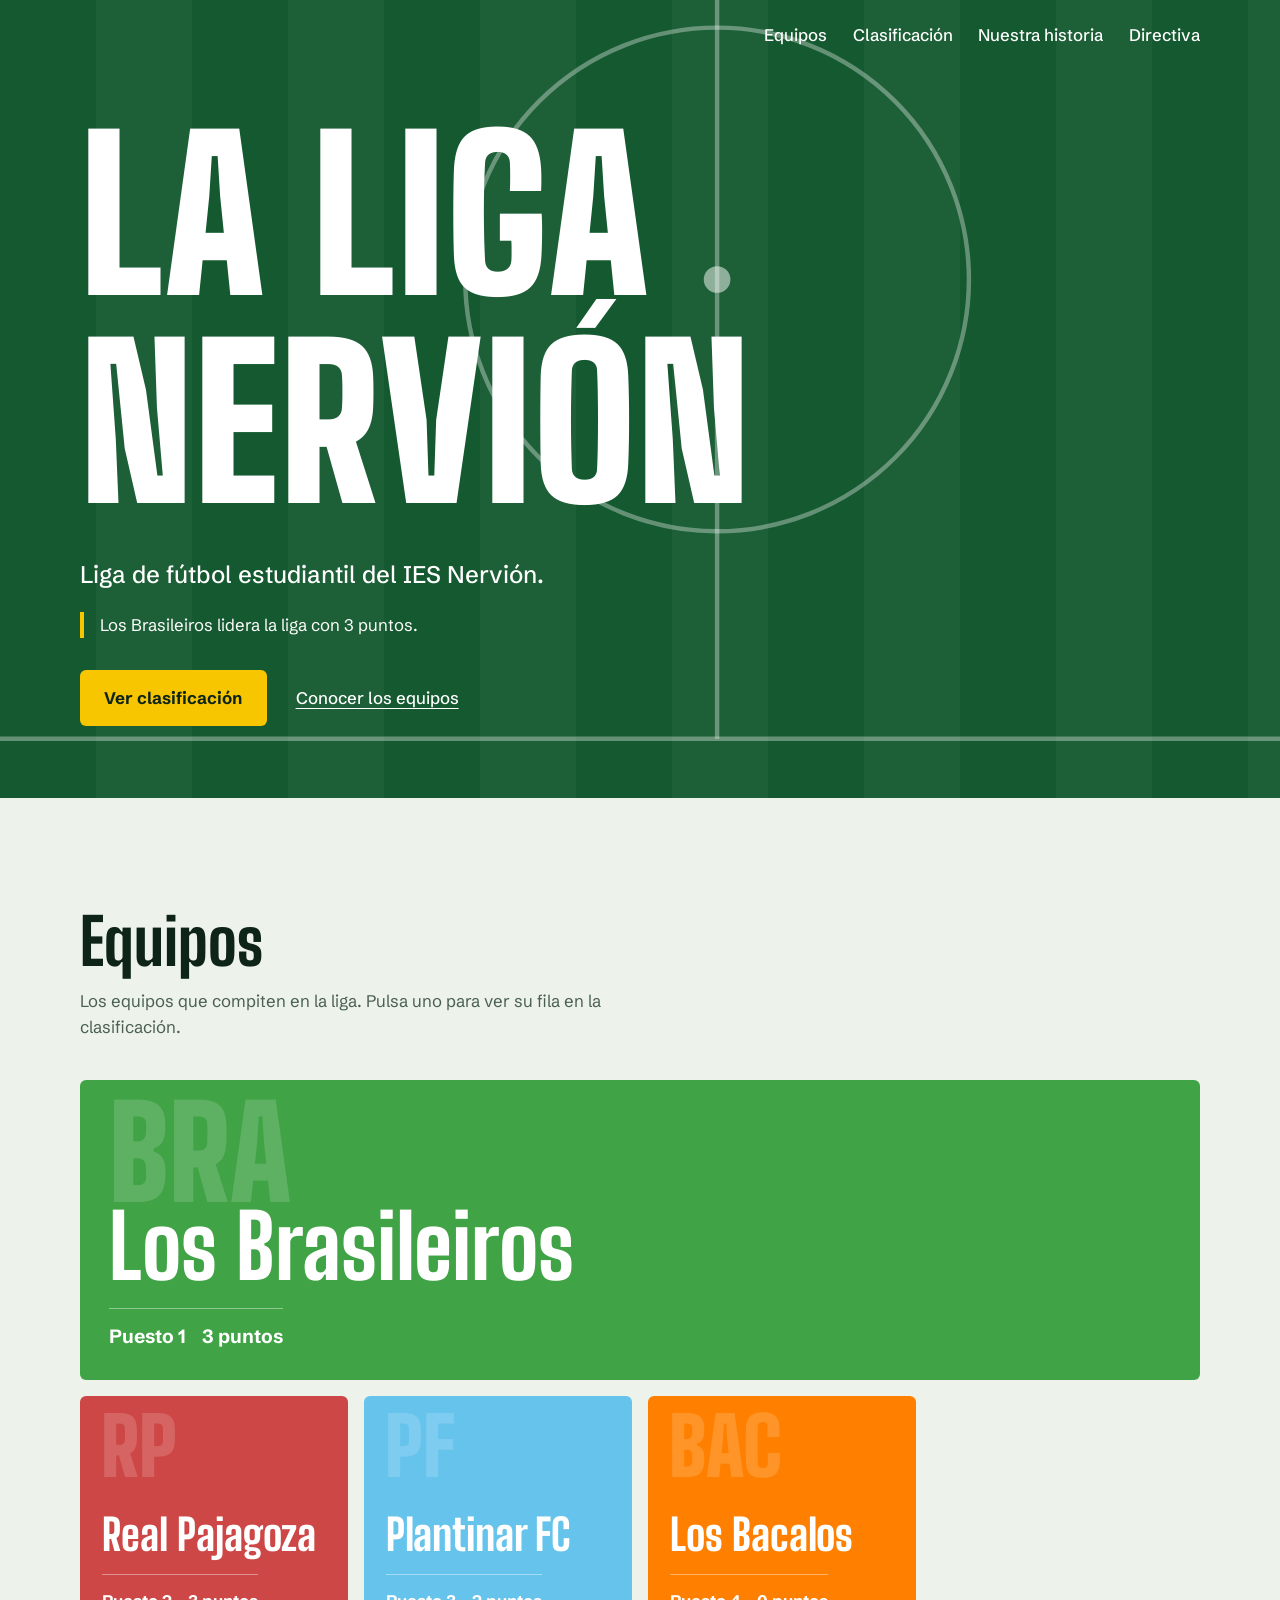
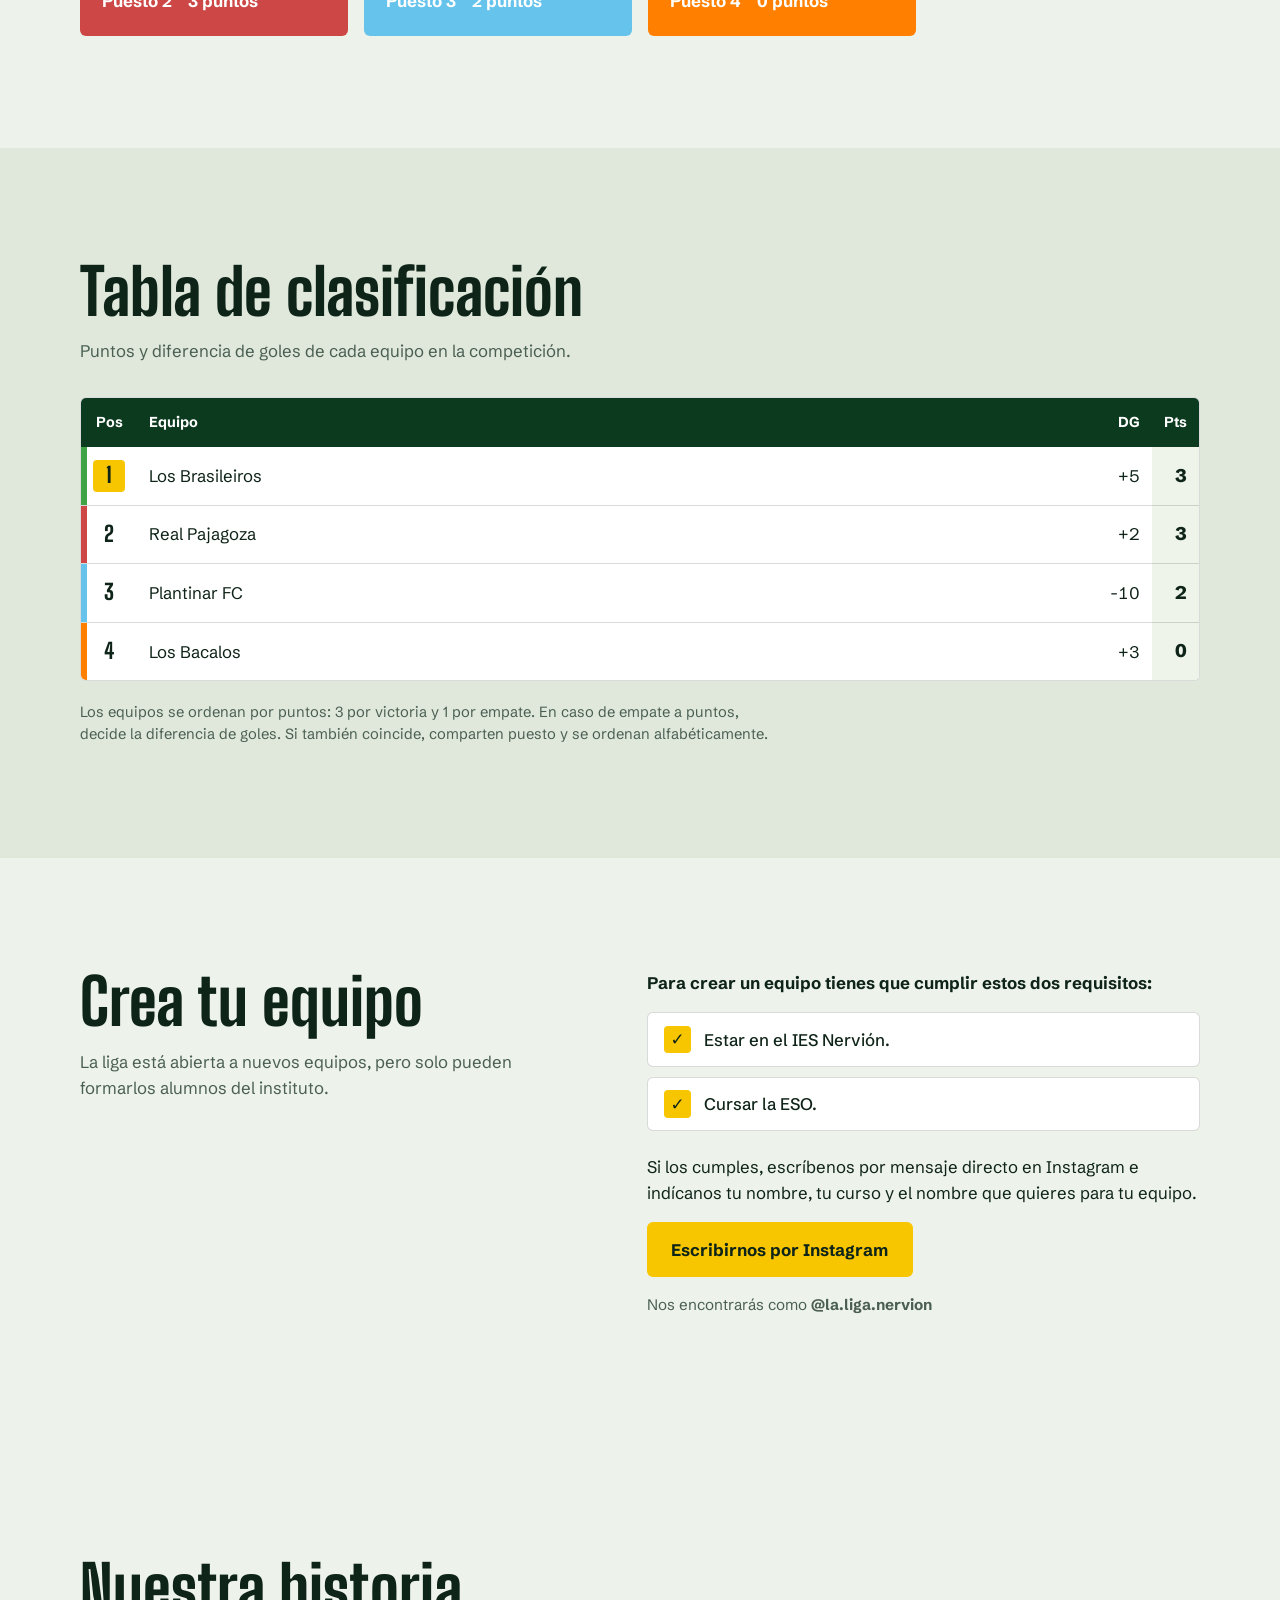
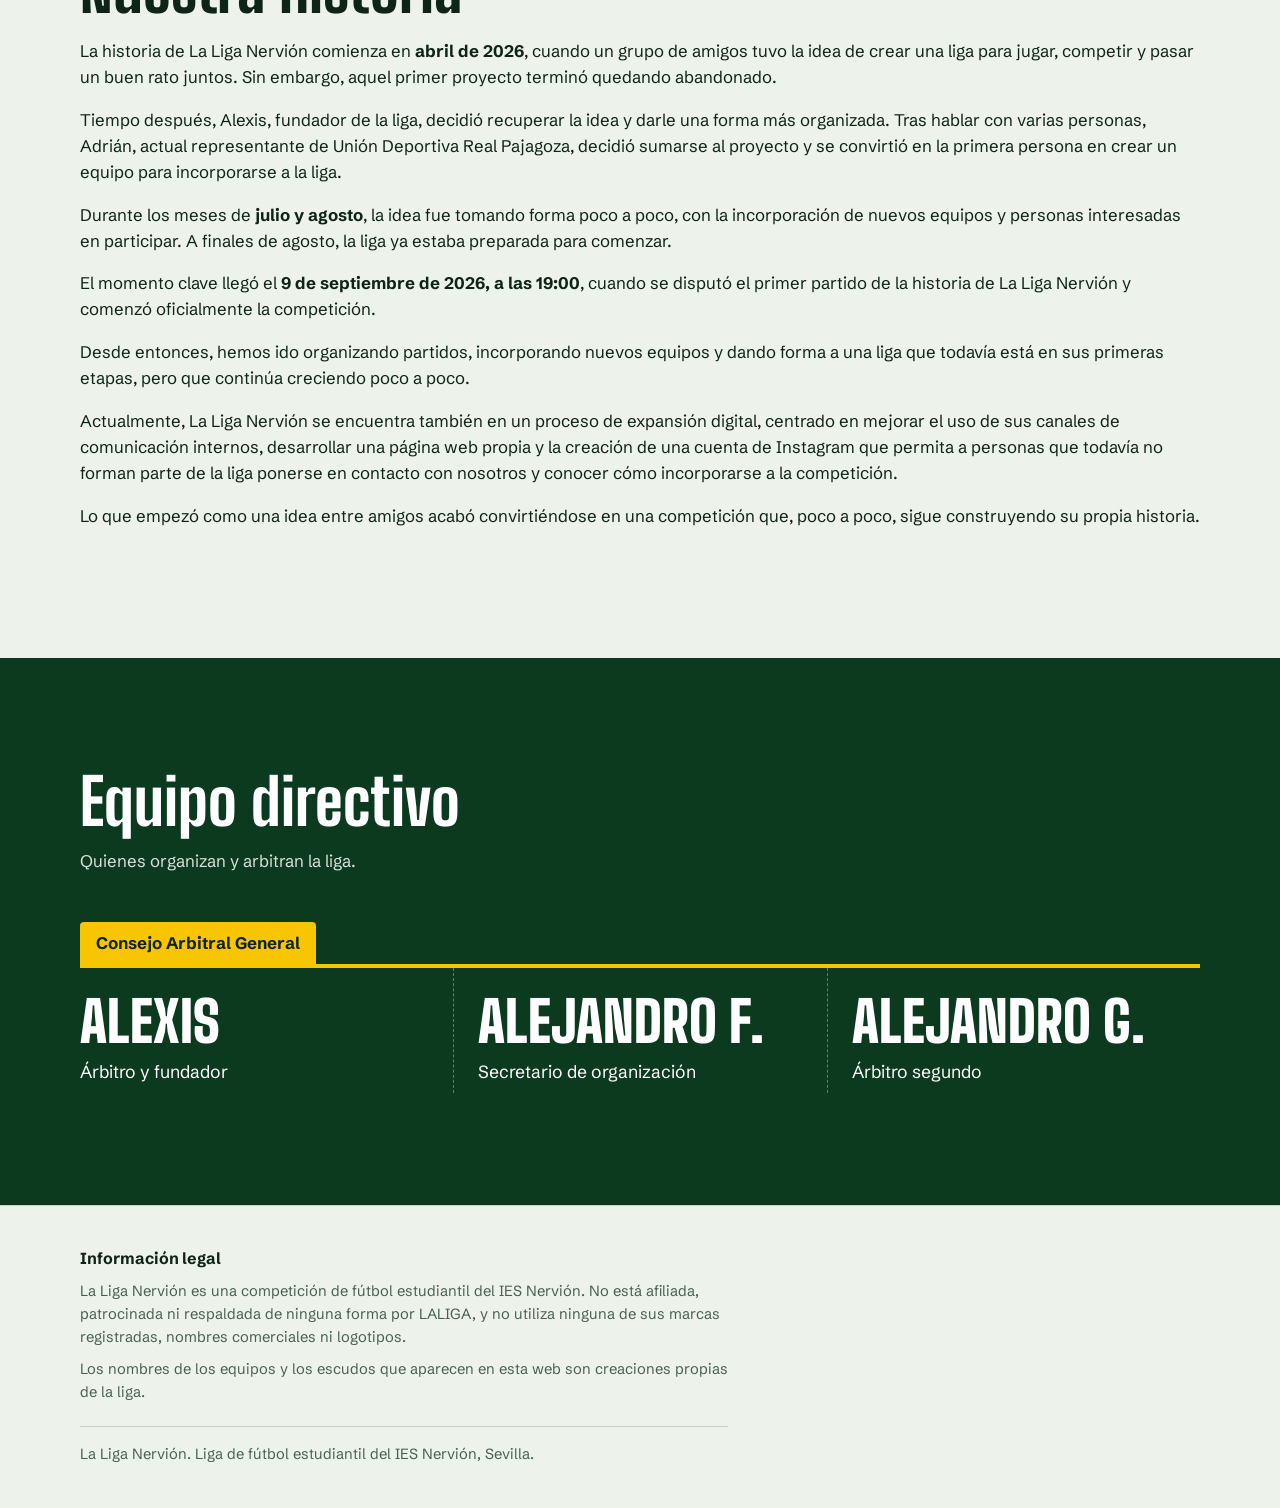
==== commit 339d1dab: "Update index.html" ====
--- a/index.html
+++ b/index.html
@@ -36,6 +36,7 @@
         <ul class="nav-links">
           <li><a href="#equipos">Equipos</a></li>
           <li><a href="#clasificacion">Clasificación</a></li>
+          <li><a href="#historia">Nuestra historia</a></li>
           <li><a href="#directiva">Directiva</a></li>
         </ul>
       </nav>
@@ -120,6 +121,49 @@
       </div>
     </section>
 
+    <section class="section section-story" id="historia" aria-labelledby="h-historia">
+      <div class="wrap story">
+        <h2 id="h-historia">Nuestra historia</h2>
+
+        <div class="story-body">
+          <p class="story-lead">
+            La historia de La Liga Nervión comienza en <strong>abril de 2026</strong>, cuando un grupo de amigos
+            tuvo la idea de crear una liga para jugar, competir y pasar un buen rato juntos. Sin embargo, aquel
+            primer proyecto terminó quedando abandonado.
+          </p>
+          <p>
+            Tiempo después, Alexis, fundador de la liga, decidió recuperar la idea y darle una forma más
+            organizada. Tras hablar con varias personas, Adrián, actual representante de Unión Deportiva Real
+            Pajagoza, decidió sumarse al proyecto y se convirtió en la primera persona en crear un equipo para
+            incorporarse a la liga.
+          </p>
+          <p>
+            Durante los meses de <strong>julio y agosto</strong>, la idea fue tomando forma poco a poco, con la
+            incorporación de nuevos equipos y personas interesadas en participar. A finales de agosto, la liga ya
+            estaba preparada para comenzar.
+          </p>
+          <p>
+            El momento clave llegó el <strong>9 de septiembre de 2026, a las 19:00</strong>, cuando se disputó el
+            primer partido de la historia de La Liga Nervión y comenzó oficialmente la competición.
+          </p>
+          <p>
+            Desde entonces, hemos ido organizando partidos, incorporando nuevos equipos y dando forma a una liga
+            que todavía está en sus primeras etapas, pero que continúa creciendo poco a poco.
+          </p>
+          <p>
+            Actualmente, La Liga Nervión se encuentra también en un proceso de expansión digital, centrado en
+            mejorar el uso de sus canales de comunicación internos, desarrollar una página web propia y la
+            creación de una cuenta de Instagram que permita a personas que todavía no forman parte de la liga
+            ponerse en contacto con nosotros y conocer cómo incorporarse a la competición.
+          </p>
+          <p>
+            Lo que empezó como una idea entre amigos acabó convirtiéndose en una competición que, poco a poco,
+            sigue construyendo su propia historia.
+          </p>
+        </div>
+      </div>
+    </section>
+
     <section class="section section-dark" id="directiva" aria-labelledby="h-directiva">
       <div class="wrap">
         <h2 id="h-directiva">Equipo directivo</h2>
